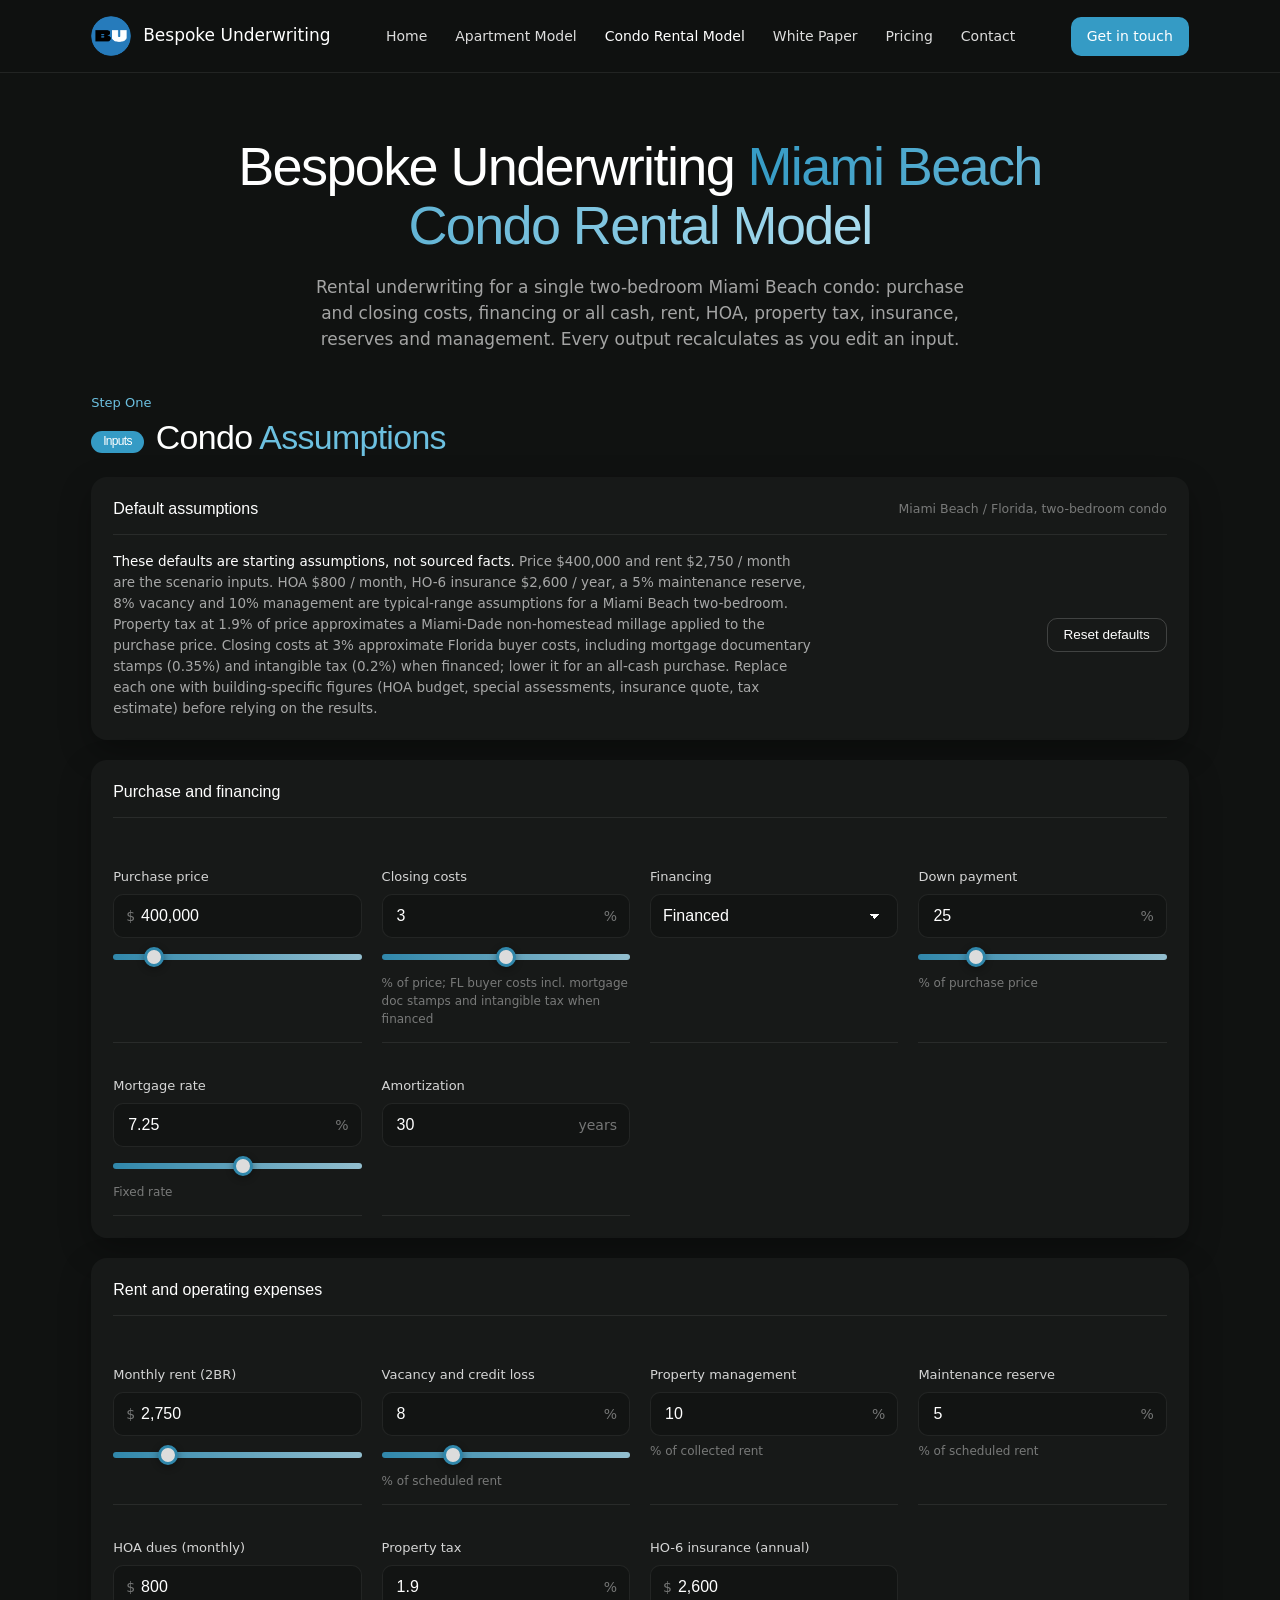
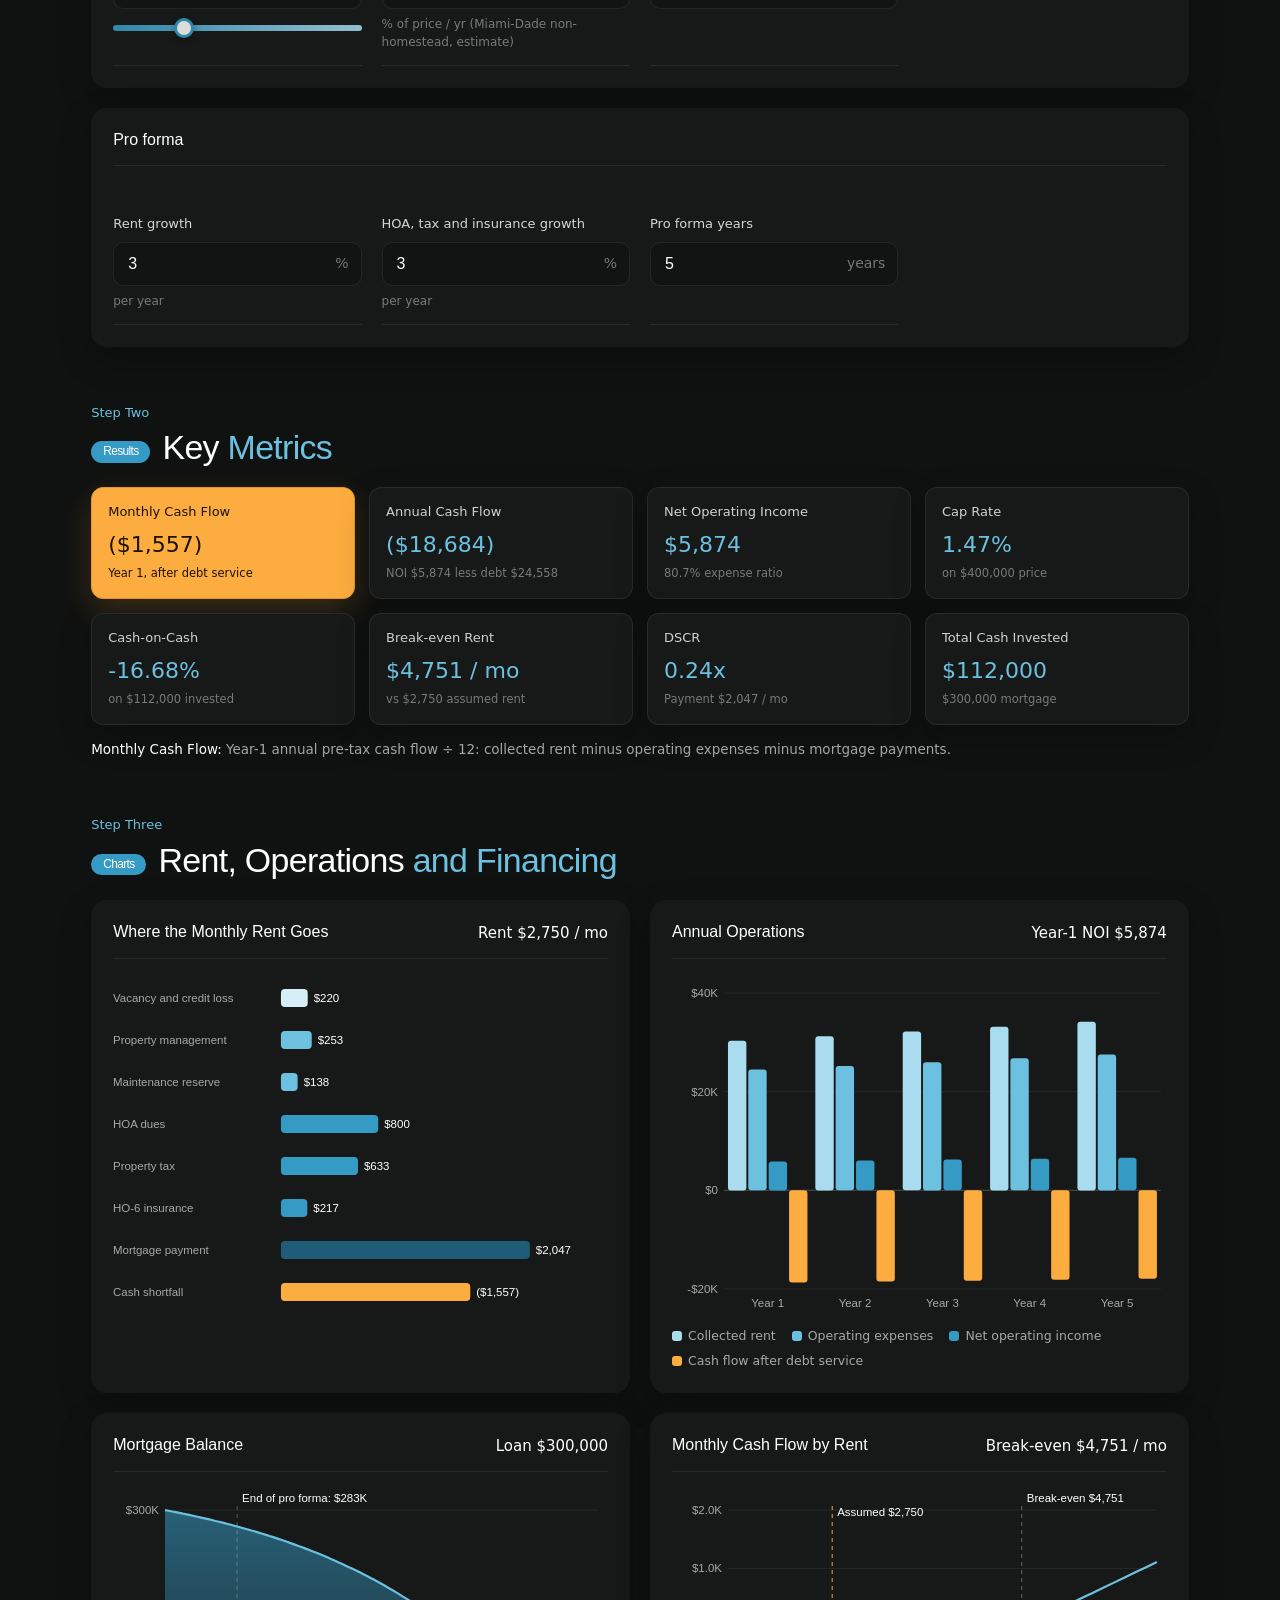
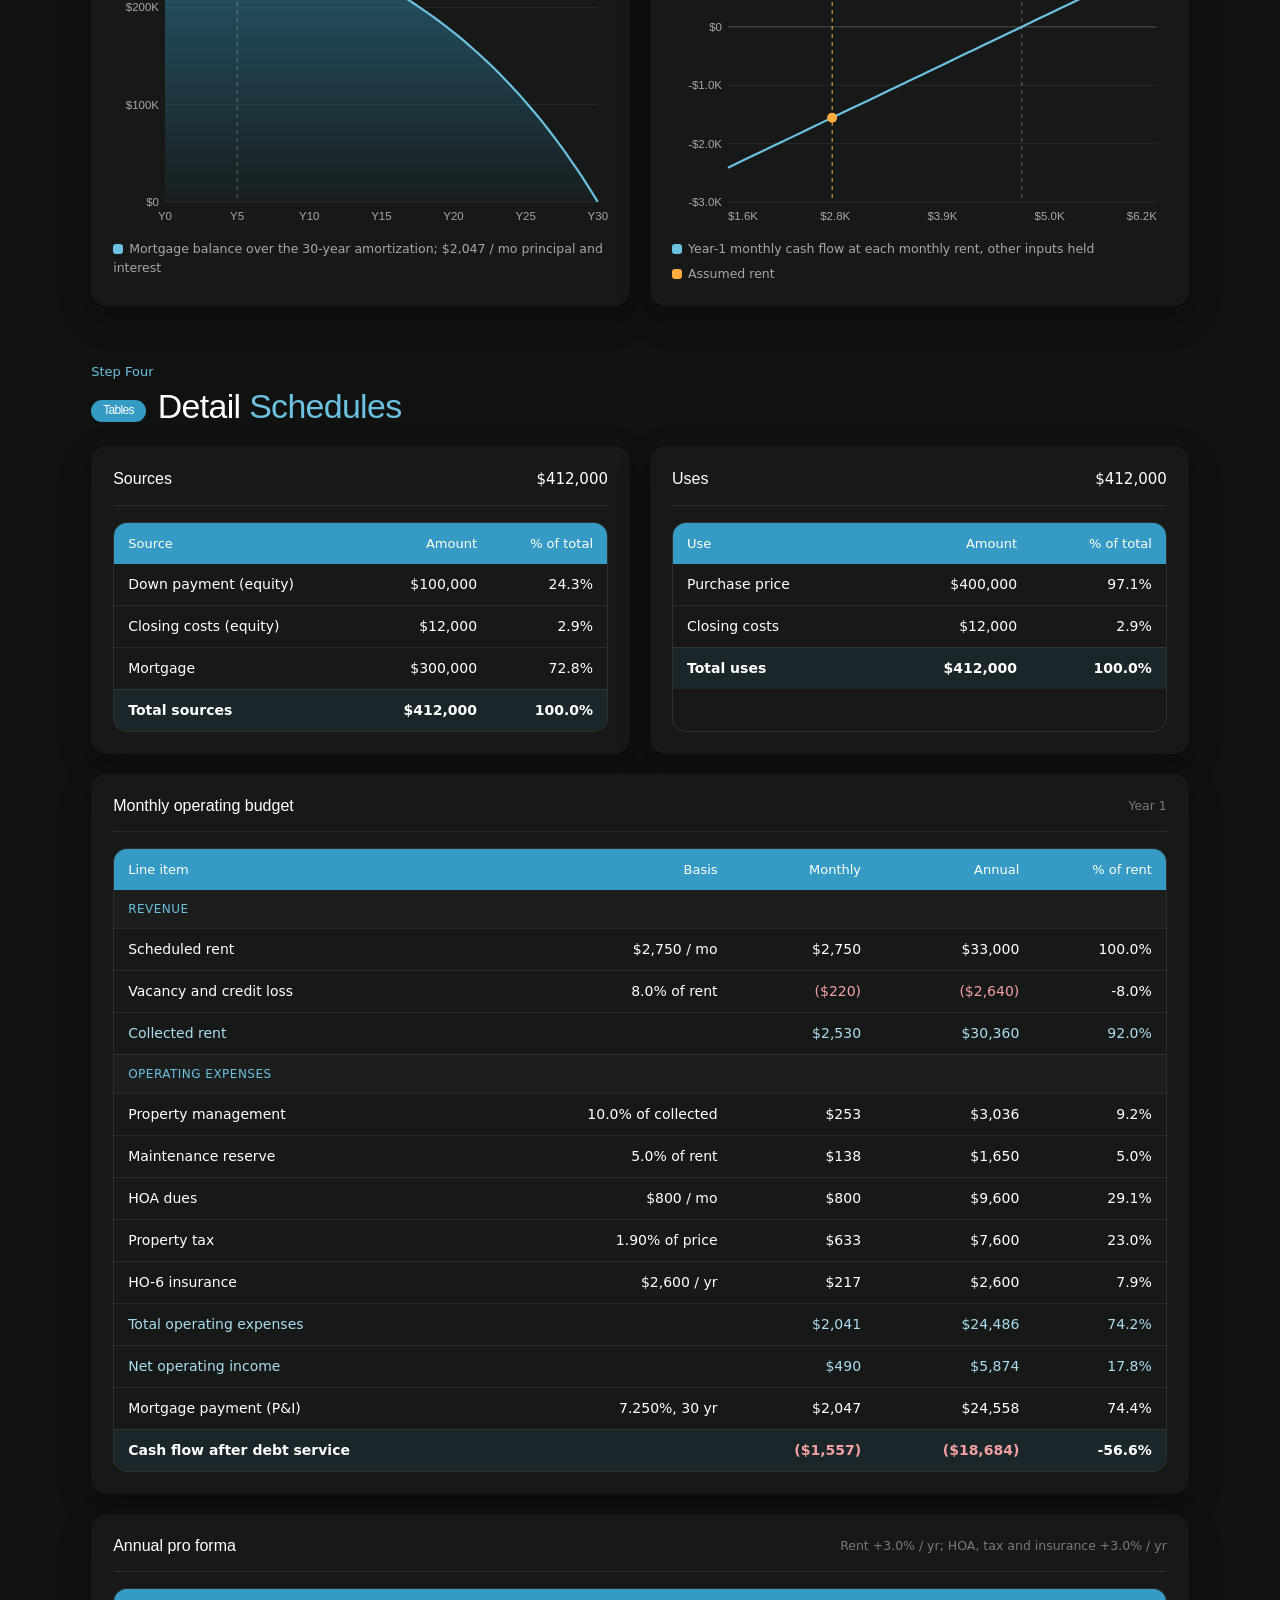
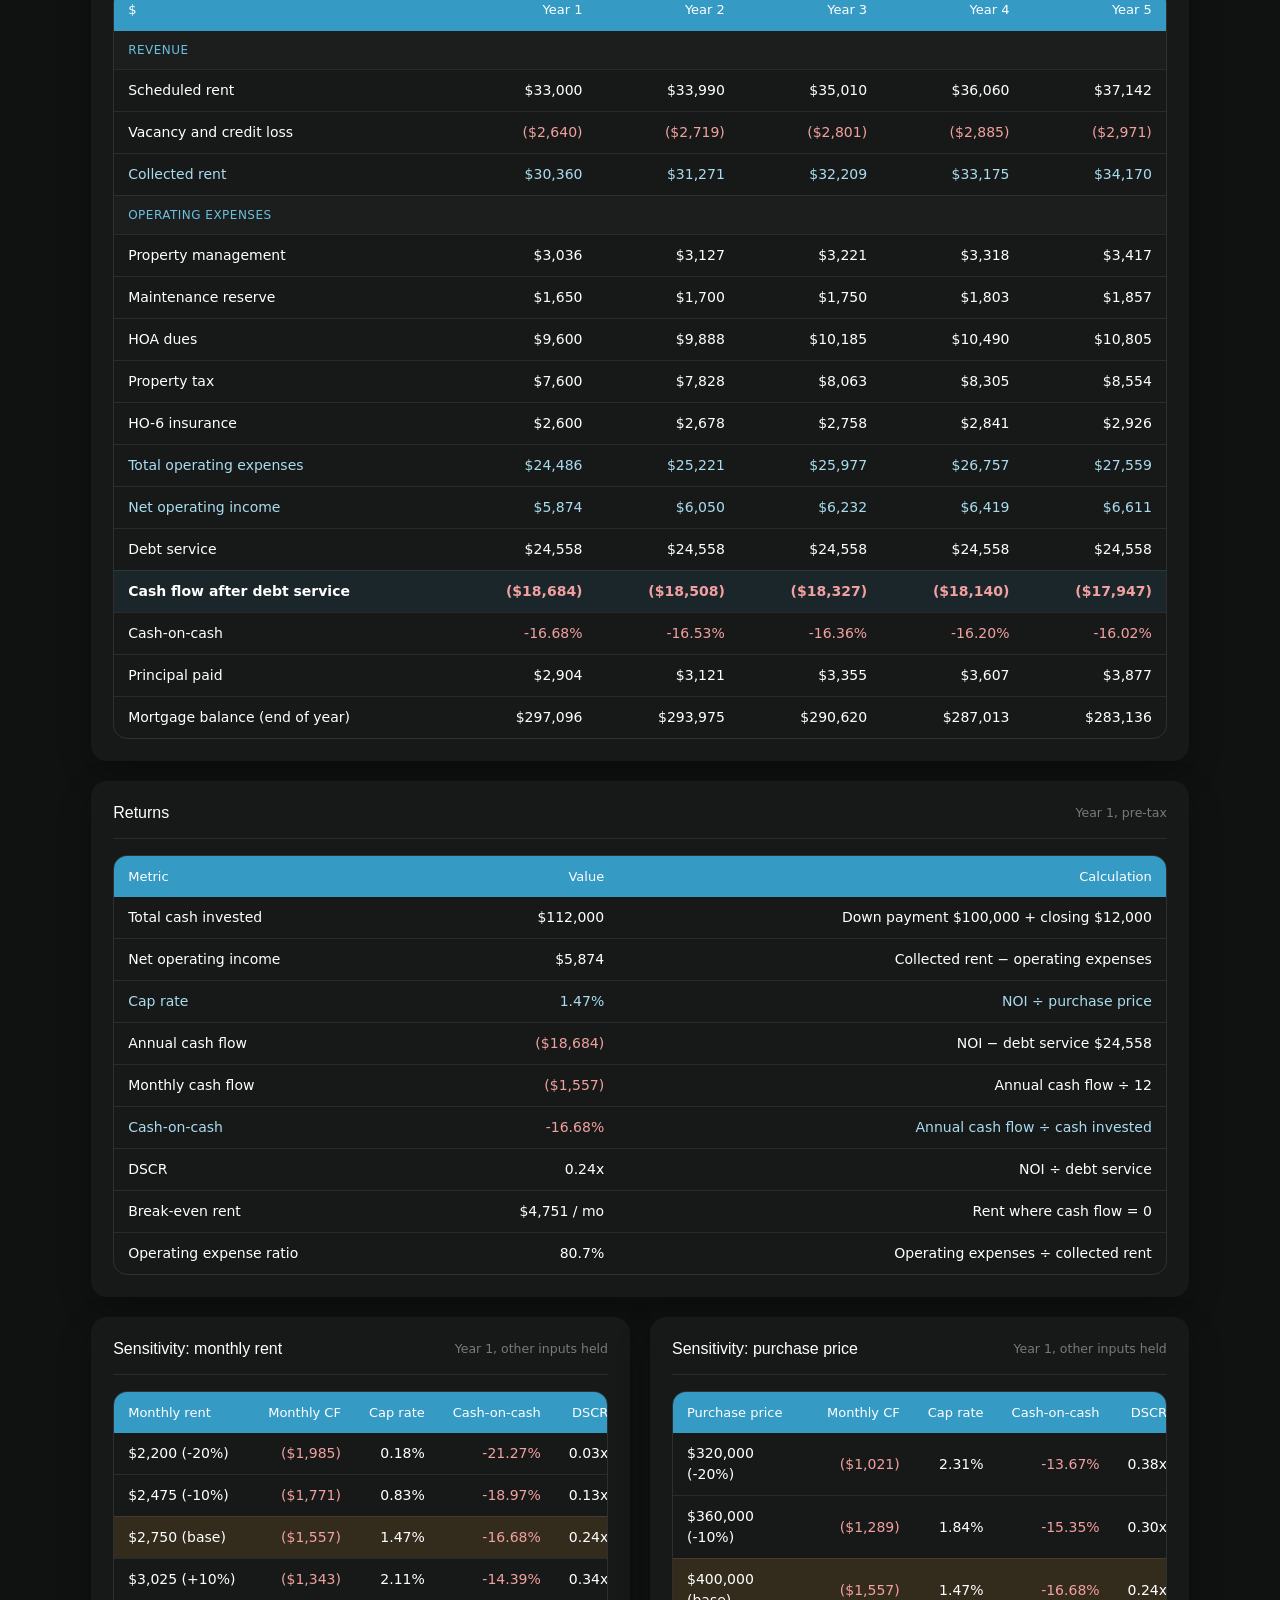
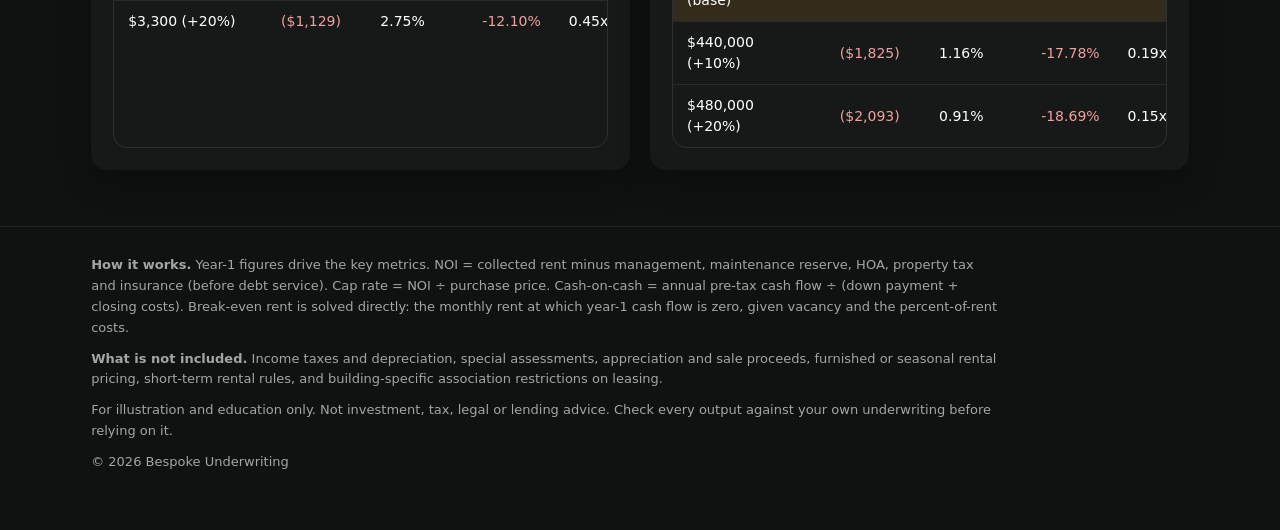
==== miami_condo_rental_model.html @ 26e3333a "Add standalone Miami Beach condo rental model (miami_condo_rental_model)" ====
<!doctype html>
<html lang="en">
<head>
<meta charset="utf-8">
<meta name="viewport" content="width=device-width,initial-scale=1">
<meta name="robots" content="noindex,nofollow">
<title>Bespoke Underwriting Miami Beach Condo Rental Model</title>
<meta name="description" content="Single two-bedroom Miami Beach condo rental underwriting in the browser: purchase, financing, rent, HOA, taxes, insurance, cash flow, cap rate, cash-on-cash and break-even rent.">
<link rel="icon" href="favicon.ico" sizes="any"><link rel="icon" type="image/svg+xml" href="favicon.svg">
<link rel="preconnect" href="https://api.fontshare.com" crossorigin>
<link rel="stylesheet" href="https://api.fontshare.com/v2/css?f[]=switzer@400,500,600&display=swap">
<link rel="stylesheet" href="css/miami_condo_rental_model.css">
</head>
<body>
<header class="sitebar" id="sitebar">
  <div class="w sitebar-in">
    <a class="brand" href="https://bespokeunderwriting.com/"><img src="icons/bu-mark.png" alt="" width="40" height="40">Bespoke Underwriting</a>
    <nav class="nav" id="nav" aria-label="Main">
      <a href="https://bespokeunderwriting.com/">Home</a>
      <a href="./">Apartment Model</a>
      <a href="miami_condo_rental_model.html" aria-current="page">Condo Rental Model</a>
      <a href="https://bespokeunderwriting.com/whitepaper/">White Paper</a>
      <a href="https://bespokeunderwriting.com/#pricing">Pricing</a>
      <a href="https://bespokeunderwriting.com/#contact">Contact</a>
    </nav>
    <a class="cta" href="https://bespokeunderwriting.com/#contact">Get in touch</a>
    <button class="menu-btn" id="menuBtn" aria-label="Menu" aria-expanded="false"><span></span><span></span><span></span></button>
  </div>
</header>

<main class="w">
  <section class="hero">
    <h1>Bespoke Underwriting <span class="accent">Miami Beach Condo Rental Model</span></h1>
    <p class="lede">Rental underwriting for a single two-bedroom Miami Beach condo: purchase and closing costs, financing or all cash, rent, HOA, property tax, insurance, reserves and management. Every output recalculates as you edit an input.</p>
  </section>

  <!-- 1. Inputs -->
  <section class="sec" id="inputs">
    <div class="sec-head">
      <div><span class="eyebrow">Step One</span><h2><span class="pill">Inputs</span>Condo <span class="accent">Assumptions</span></h2></div>
    </div>
    <div class="stack">
      <div class="card">
        <div class="card-h"><h3>Default assumptions</h3><span class="note">Miami Beach / Florida, two-bedroom condo</span></div>
        <div class="input-bar">
          <p class="assump"><b>These defaults are starting assumptions, not sourced facts.</b> Price $400,000 and rent $2,750 / month are the scenario inputs. HOA $800 / month, HO-6 insurance $2,600 / year, a 5% maintenance reserve, 8% vacancy and 10% management are typical-range assumptions for a Miami Beach two-bedroom. Property tax at 1.9% of price approximates a Miami-Dade non-homestead millage applied to the purchase price. Closing costs at 3% approximate Florida buyer costs, including mortgage documentary stamps (0.35%) and intangible tax (0.2%) when financed; lower it for an all-cash purchase. Replace each one with building-specific figures (HOA budget, special assessments, insurance quote, tax estimate) before relying on the results.</p>
          <button type="button" class="btn" id="resetBtn">Reset defaults</button>
        </div>
      </div>
      <div id="inputGroups" class="stack"></div>
    </div>
  </section>

  <!-- 2. KPIs -->
  <section class="sec" id="results">
    <div class="sec-head">
      <div><span class="eyebrow">Step Two</span><h2><span class="pill">Results</span>Key <span class="accent">Metrics</span></h2></div>
    </div>
    <div class="kpis" id="kpis"></div>
    <p class="kpi-def" id="kpiDef"></p>
  </section>

  <!-- 3. Charts -->
  <section class="sec" id="charts">
    <div class="sec-head"><div><span class="eyebrow">Step Three</span><h2><span class="pill">Charts</span>Rent, Operations <span class="accent">and Financing</span></h2></div></div>
    <div class="charts">
      <div class="card chart-card"><div class="card-h"><h3>Where the Monthly Rent Goes</h3><span class="v" id="c1v"></span></div><div class="chart" id="chRent"></div></div>
      <div class="card chart-card"><div class="card-h"><h3>Annual Operations</h3><span class="v" id="c2v"></span></div><div class="chart" id="chOps"></div><div class="legend" id="lgOps"></div></div>
      <div class="card chart-card"><div class="card-h"><h3>Mortgage Balance</h3><span class="v" id="c3v"></span></div><div class="chart" id="chLoan"></div><div class="legend" id="lgLoan"></div></div>
      <div class="card chart-card"><div class="card-h"><h3>Monthly Cash Flow by Rent</h3><span class="v" id="c4v"></span></div><div class="chart" id="chBe"></div><div class="legend" id="lgBe"></div></div>
    </div>
  </section>

  <!-- 4. Tables -->
  <section class="sec" id="tables">
    <div class="sec-head"><div><span class="eyebrow">Step Four</span><h2><span class="pill">Tables</span>Detail <span class="accent">Schedules</span></h2></div></div>
    <div class="stack">
      <div class="pair">
        <div class="card"><div class="card-h"><h3>Sources</h3><span class="v" id="srcTot"></span></div><div class="tw scroll"><table class="t" id="tSources"></table></div></div>
        <div class="card"><div class="card-h"><h3>Uses</h3><span class="v" id="useTot"></span></div><div class="tw scroll"><table class="t" id="tUses"></table></div></div>
      </div>
      <div class="card"><div class="card-h"><h3>Monthly operating budget</h3><span class="note">Year 1</span></div><div class="tw scroll"><table class="t" id="tBudget"></table></div></div>
      <div class="card"><div class="card-h"><h3>Annual pro forma</h3><span class="note" id="pfNote"></span></div><div class="tw scroll"><table class="t" id="tAnnual"></table></div></div>
      <div class="card"><div class="card-h"><h3>Returns</h3><span class="note">Year 1, pre-tax</span></div><div class="tw scroll"><table class="t" id="tRet"></table></div></div>
      <div class="pair">
        <div class="card"><div class="card-h"><h3>Sensitivity: monthly rent</h3><span class="note">Year 1, other inputs held</span></div><div class="tw scroll"><table class="t tight" id="tSensRent"></table></div></div>
        <div class="card"><div class="card-h"><h3>Sensitivity: purchase price</h3><span class="note">Year 1, other inputs held</span></div><div class="tw scroll"><table class="t tight" id="tSensPrice"></table></div></div>
      </div>
    </div>
  </section>
</main>

<footer class="foot">
  <div class="w">
    <p><b>How it works.</b> Year-1 figures drive the key metrics. NOI = collected rent minus management, maintenance reserve, HOA, property tax and insurance (before debt service). Cap rate = NOI ÷ purchase price. Cash-on-cash = annual pre-tax cash flow ÷ (down payment + closing costs). Break-even rent is solved directly: the monthly rent at which year-1 cash flow is zero, given vacancy and the percent-of-rent costs.</p>
    <p><b>What is not included.</b> Income taxes and depreciation, special assessments, appreciation and sale proceeds, furnished or seasonal rental pricing, short-term rental rules, and building-specific association restrictions on leasing.</p>
    <p>For illustration and education only. Not investment, tax, legal or lending advice. Check every output against your own underwriting before relying on it.</p>
    <p>© <span id="yr"></span> Bespoke Underwriting</p>
  </div>
</footer>
<script src="js/miami_condo_rental_model.js"></script>
<script src="js/miami_condo_rental_app.js"></script>
</body>
</html>
---- css/miami_condo_rental_model.css ----
/* Bespoke Underwriting — Miami Beach condo rental model. Standalone stylesheet: visual tokens copied from css/app.css so this page does not depend on the apartment model files. */
:root{--bg:#101211;--card:#171918;--card2:#1c1f1e;--in:#121413;--blue:#359BC5;--blue2:#6CC0E0;--blue3:#A9DCEF;--blue4:#D6EEF7;--orange:#FDAD3F;--orange2:#E8952A;--line:rgba(255,255,255,.08);--soft:rgba(255,255,255,.62);--mute:rgba(255,255,255,.42);--g:clamp(16px,4vw,56px);--r:16px}
*{box-sizing:border-box}
html{-webkit-text-size-adjust:100%}
html,body{margin:0;background:var(--bg);color:#fff;overflow-x:hidden}
body{font:400 15px/1.5 "Switzer",system-ui,-apple-system,"Segoe UI",sans-serif;-webkit-font-smoothing:antialiased}
a{color:var(--blue2);text-decoration:none}a:hover{text-decoration:underline}
.w{max-width:1200px;margin:0 auto;padding:0 var(--g)}
.sitebar{position:sticky;top:0;z-index:20;background:rgba(16,18,17,.92);backdrop-filter:blur(10px);-webkit-backdrop-filter:blur(10px);border-bottom:1px solid var(--line)}
.sitebar-in{display:flex;align-items:center;justify-content:space-between;height:72px;gap:16px}
.brand{display:flex;align-items:center;gap:12px;color:#fff;font-weight:500;font-size:17px;white-space:nowrap}.brand:hover{text-decoration:none}
.brand img{width:40px;height:40px;border-radius:50%}
.nav{display:flex;gap:28px;font-size:14px}.nav a{color:rgba(255,255,255,.86)}.nav a[aria-current]{color:#fff;font-weight:500}
.cta{background:var(--blue);color:#fff;border-radius:10px;padding:9px 16px;font-size:14px;font-weight:500;white-space:nowrap}.cta:hover{text-decoration:none;filter:brightness(1.08)}
.menu-btn{display:none;background:none;border:0;padding:8px;cursor:pointer}.menu-btn span{display:block;width:22px;height:2px;background:#fff;margin:5px 0;border-radius:2px}
@media(max-width:900px){.nav{display:none;position:absolute;top:72px;left:0;right:0;flex-direction:column;gap:0;background:#141615;border-bottom:1px solid var(--line);padding:8px var(--g) 16px}.nav a{padding:10px 0}.sitebar.open .nav{display:flex}.menu-btn{display:block}.cta{display:none}}
/* hero */
.hero{text-align:center;padding:64px 0 40px}
.hero h1{font:500 clamp(30px,3.2vw + 14px,54px)/1.1 "Switzer",sans-serif;letter-spacing:-.03em;margin:0 auto;max-width:15em}
.hero h1 .accent{background:linear-gradient(90deg,#359BC5,#A9DCEF);-webkit-background-clip:text;background-clip:text;color:transparent}
.lede{color:var(--soft);font-size:17px;line-height:1.55;max-width:40em;margin:18px auto 0}
.credit{margin:18px auto 0;display:inline-flex;align-items:center;gap:10px;flex-wrap:wrap;justify-content:center;font-size:13.5px;color:var(--soft);background:rgba(53,155,197,.10);border:1px solid rgba(53,155,197,.28);border-radius:999px;padding:7px 16px}
.credit a{color:var(--blue3);font-weight:500}
/* section heads */
.sec{margin:0 0 56px}
.sec-head{display:flex;align-items:baseline;justify-content:space-between;gap:16px;margin:0 0 20px;flex-wrap:wrap}
.sec-head h2{font:500 clamp(24px,1.4vw + 16px,34px)/1.15 "Switzer",sans-serif;letter-spacing:-.02em;margin:0}
.sec-head h2 .accent{color:var(--blue2)}
.eyebrow{display:block;color:var(--blue2);font-size:13px;margin:0 0 6px}
.pill{display:inline-flex;align-items:center;background:var(--blue);color:#fff;border-radius:999px;font-size:12px;font-weight:500;padding:4px 12px;margin-right:12px;vertical-align:4px}
/* cards */
.card{background:var(--card);border-radius:var(--r);box-shadow:0 12px 32px rgba(0,0,0,.30);padding:22px;min-width:0}
.card-h{display:flex;justify-content:space-between;align-items:center;gap:12px;padding:0 0 14px;margin:0 0 16px;border-bottom:1px solid var(--line)}
.card-h h3{font:500 16px/1.3 "Switzer",sans-serif;margin:0}
.card-h .v{font-weight:500;font-variant-numeric:tabular-nums;white-space:nowrap}
.card-h .note{color:var(--mute);font-size:12.5px}
.stack{display:grid;gap:20px}
.pair{display:grid;grid-template-columns:1fr 1fr;gap:20px;align-items:stretch}
.pair>.card{display:flex;flex-direction:column}
@media(max-width:900px){.pair{grid-template-columns:1fr}}
/* inputs */
.est{display:inline-block;margin-left:8px;padding:2px 8px;border-radius:999px;font:500 10.5px/1.4 "Switzer",sans-serif;letter-spacing:.03em;color:var(--blue3);background:rgba(53,155,197,.14);vertical-align:1px;white-space:nowrap}
.est.edited{color:#1a1206;background:var(--orange)}
.fields{display:grid;grid-template-columns:repeat(4,minmax(0,1fr));column-gap:20px}
@media(max-width:1100px){.fields{grid-template-columns:repeat(3,minmax(0,1fr))}}
@media(max-width:820px){.fields{grid-template-columns:repeat(2,minmax(0,1fr))}}
@media(max-width:520px){.fields{grid-template-columns:1fr}}
.fld{padding:12px 0 14px;border-bottom:1px solid var(--line);min-width:0;display:flex;flex-direction:column}
.fld label{font-size:13px;color:rgba(255,255,255,.82);margin:0 0 8px;display:flex;align-items:center;flex-wrap:wrap;row-gap:4px;min-height:22px}
.fld .box{display:flex;align-items:center;background:var(--in);border:1px solid rgba(255,255,255,.07);border-radius:10px;padding:0 12px;height:44px}
.fld .box:focus-within{border-color:var(--blue)}
.fld input[type=text],.fld select{flex:1 1 auto;min-width:0;width:100%;background:transparent;border:0;color:#fff;font:500 16px/1 "Switzer",sans-serif;font-variant-numeric:tabular-nums;outline:none;height:42px}
.fld select{appearance:none;-webkit-appearance:none;cursor:pointer;background-image:linear-gradient(45deg,transparent 50%,#fff 50%),linear-gradient(135deg,#fff 50%,transparent 50%);background-position:calc(100% - 10px) 19px,calc(100% - 5px) 19px;background-size:5px 5px;background-repeat:no-repeat;padding-right:18px}
.fld select option{background:#1c1f1e;color:#fff}
.fld .unit{color:var(--mute);font-size:14px;margin-left:6px;white-space:nowrap}
.fld .calc{font:500 16px/44px "Switzer",sans-serif;font-variant-numeric:tabular-nums;color:#fff;height:44px}
.fld .hint{color:var(--mute);font-size:12px;margin-top:6px}
input[type=range]{-webkit-appearance:none;appearance:none;width:100%;height:22px;background:transparent;margin:8px 0 0;cursor:pointer}
input[type=range]::-webkit-slider-runnable-track{height:6px;border-radius:6px;background:linear-gradient(90deg,#359BC5,#A9DCEF);opacity:.85}
input[type=range]::-moz-range-track{height:6px;border-radius:6px;background:linear-gradient(90deg,#359BC5,#A9DCEF)}
input[type=range]::-webkit-slider-thumb{-webkit-appearance:none;width:20px;height:20px;border-radius:50%;background:#fff;border:3px solid #359BC5;margin-top:-7px;box-shadow:0 2px 8px rgba(0,0,0,.4)}
input[type=range]::-moz-range-thumb{width:16px;height:16px;border-radius:50%;background:#fff;border:3px solid #359BC5}
input[type=range]:focus-visible{outline:2px solid #359BC5;outline-offset:2px}
.btn{background:transparent;border:1px solid rgba(255,255,255,.18);color:#fff;border-radius:10px;padding:9px 16px;font:500 13.5px/1 "Switzer",sans-serif;cursor:pointer}
.btn:hover{border-color:var(--blue2)}
.btn.primary{background:var(--blue);border-color:var(--blue)}
.input-bar{display:flex;justify-content:space-between;align-items:center;gap:12px;flex-wrap:wrap}
.input-bar p{margin:0;color:var(--soft);font-size:13.5px;max-width:52em}
/* tables (rounded, blue header) */
.tw{border:1px solid rgba(255,255,255,.10);border-radius:14px;overflow:hidden;flex:1 1 auto}
.tw.scroll{overflow-x:auto;-webkit-overflow-scrolling:touch}
table.t{width:100%;border-collapse:separate;border-spacing:0;font-variant-numeric:tabular-nums;font-size:14px}
table.t th{background:var(--blue);color:#fff;font-weight:500;text-align:left;padding:11px 14px;white-space:nowrap;font-size:13px}
table.t th.n,table.t td.n{text-align:right}
table.t td{padding:10px 14px;border-top:1px solid var(--line);white-space:nowrap}
table.t tr:first-child td{border-top:0}
table.t tr.tot td{font-weight:600;background:rgba(53,155,197,.10)}
table.t tr.sub td{font-weight:500;color:var(--blue3)}
table.t tr.grp td{color:var(--blue2);font-size:12px;letter-spacing:.04em;text-transform:uppercase;background:rgba(255,255,255,.02)}
table.t td.lbl{white-space:normal;min-width:140px}
table.t tr.hl td{background:rgba(253,173,63,.12)}
table.t input{width:100%;min-width:64px;background:var(--in);border:1px solid rgba(255,255,255,.08);border-radius:8px;color:#fff;font:500 14px/1 "Switzer",sans-serif;font-variant-numeric:tabular-nums;padding:8px 10px;text-align:right;outline:none}
table.t input.txt{text-align:left;min-width:120px}
table.t input:focus{border-color:var(--blue)}
.neg{color:#F2A0A0}
/* KPI tiles */
.kpis{display:grid;grid-template-columns:repeat(4,minmax(0,1fr));gap:14px}
@media(max-width:900px){.kpis{grid-template-columns:repeat(2,minmax(0,1fr))}}
.kpi{background:var(--card);border:1px solid var(--line);border-radius:12px;padding:14px 16px 16px;text-align:left;color:#fff;cursor:pointer;font:inherit;min-width:0;box-shadow:0 12px 32px rgba(0,0,0,.25);transition:border-color .15s,background .15s}
.kpi:hover{border-color:rgba(53,155,197,.55)}
.kpi .k{display:block;font-size:13px;color:rgba(255,255,255,.80);margin:0 0 6px}
.kpi .v{display:block;font-size:clamp(17px,1vw + 10px,22px);font-weight:500;color:var(--blue2);font-variant-numeric:tabular-nums;white-space:nowrap;overflow:hidden;text-overflow:ellipsis}
.kpi .s{display:block;font-size:11.5px;color:var(--mute);margin-top:4px}
.kpi.sel{background:var(--orange);border-color:var(--orange2);box-shadow:0 12px 32px rgba(253,173,63,.18)}
.kpi.sel .k,.kpi.sel .v,.kpi.sel .s{color:#1a1206}
.kpi-def{margin:14px 0 0;color:var(--soft);font-size:13.5px;min-height:1.5em}
.kpi-def b{color:#fff;font-weight:500}
.foot{border-top:1px solid var(--line);margin-top:24px;padding:28px 0 48px;color:var(--soft);font-size:13px;line-height:1.6}
.foot p{margin:0 0 10px;max-width:70em}
.foot a{color:var(--blue3)}
.warn{color:var(--orange);font-size:13px;margin:10px 0 0}
/* condo-model additions */
.kpis.k5{grid-template-columns:repeat(4,minmax(0,1fr))}
.fld .tog{display:flex;gap:8px}
.fld .tog button{flex:1;height:44px;border-radius:10px;border:1px solid rgba(255,255,255,.12);background:var(--in);color:#fff;font:500 14px/1 "Switzer",sans-serif;cursor:pointer}
.fld .tog button[aria-pressed=true]{background:var(--blue);border-color:var(--blue)}
.fld.off{opacity:.4}
.assump{color:var(--soft);font-size:13px;margin:0;line-height:1.55}
.assump b{color:#fff;font-weight:500}
@media(max-width:640px){table.t td,table.t th{padding:9px 10px;font-size:13px}table.t td.lbl{min-width:120px}}
/* charts */
.charts{display:grid;grid-template-columns:1fr 1fr;gap:20px}
@media(max-width:900px){.charts{grid-template-columns:1fr}}
.chart-card{display:flex;flex-direction:column}
.chart{flex:1 1 auto;min-height:320px;position:relative}
.chart svg{display:block;width:100%;height:100%;overflow:visible}
.legend{display:flex;flex-wrap:wrap;gap:6px 16px;margin-top:12px;font-size:12.5px;color:var(--soft)}
.legend i{display:inline-block;width:10px;height:10px;border-radius:3px;margin-right:6px;vertical-align:-1px}
svg text{fill:rgba(255,255,255,.62);font-family:"Switzer",sans-serif;font-size:11.5px}
svg .vl{fill:#fff;font-weight:500}
svg .grid{stroke:rgba(255,255,255,.07)}
svg .axis{stroke:rgba(255,255,255,.18)}
/* footer */
.fld label{min-height:40px;align-content:flex-end;align-items:flex-end}
.chart{flex:none;height:340px;min-height:0}
.legend{min-height:42px;align-content:flex-start}
@media(max-width:900px){.chart{height:300px}.legend{min-height:0}}
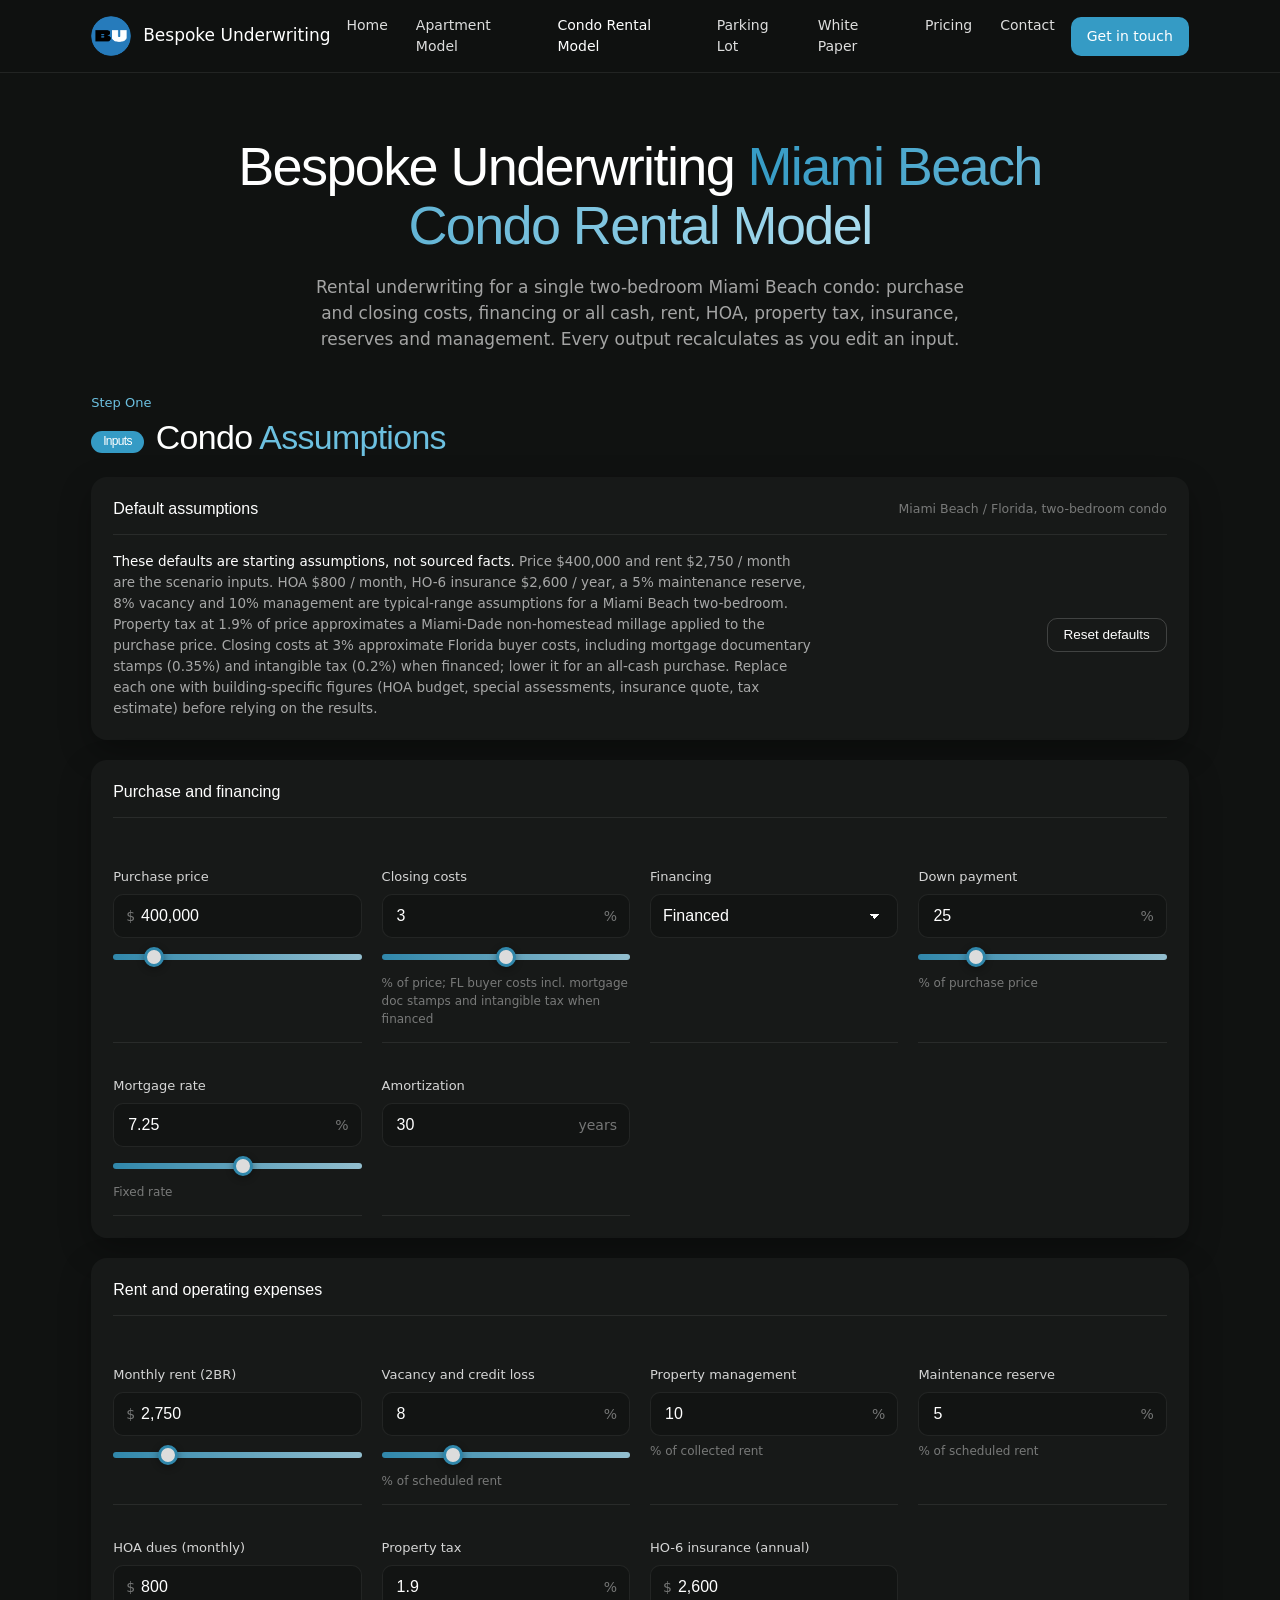
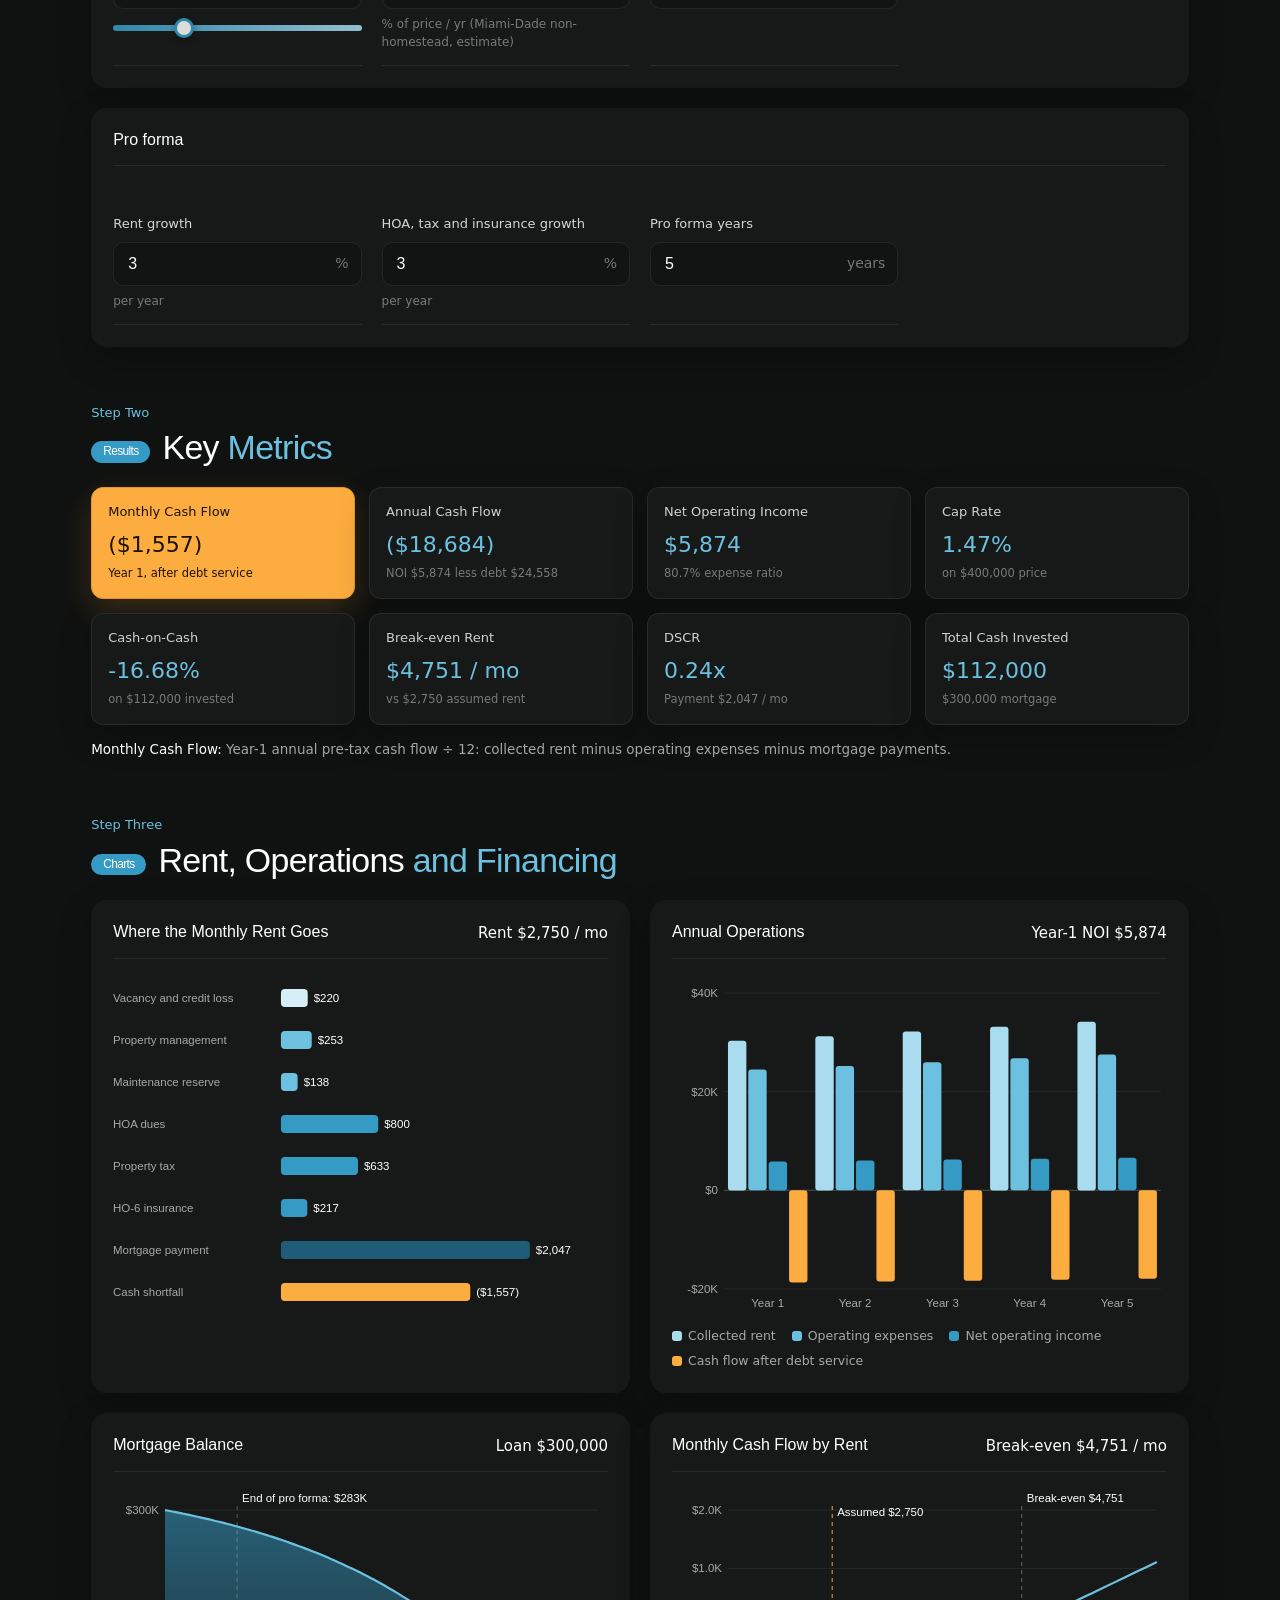
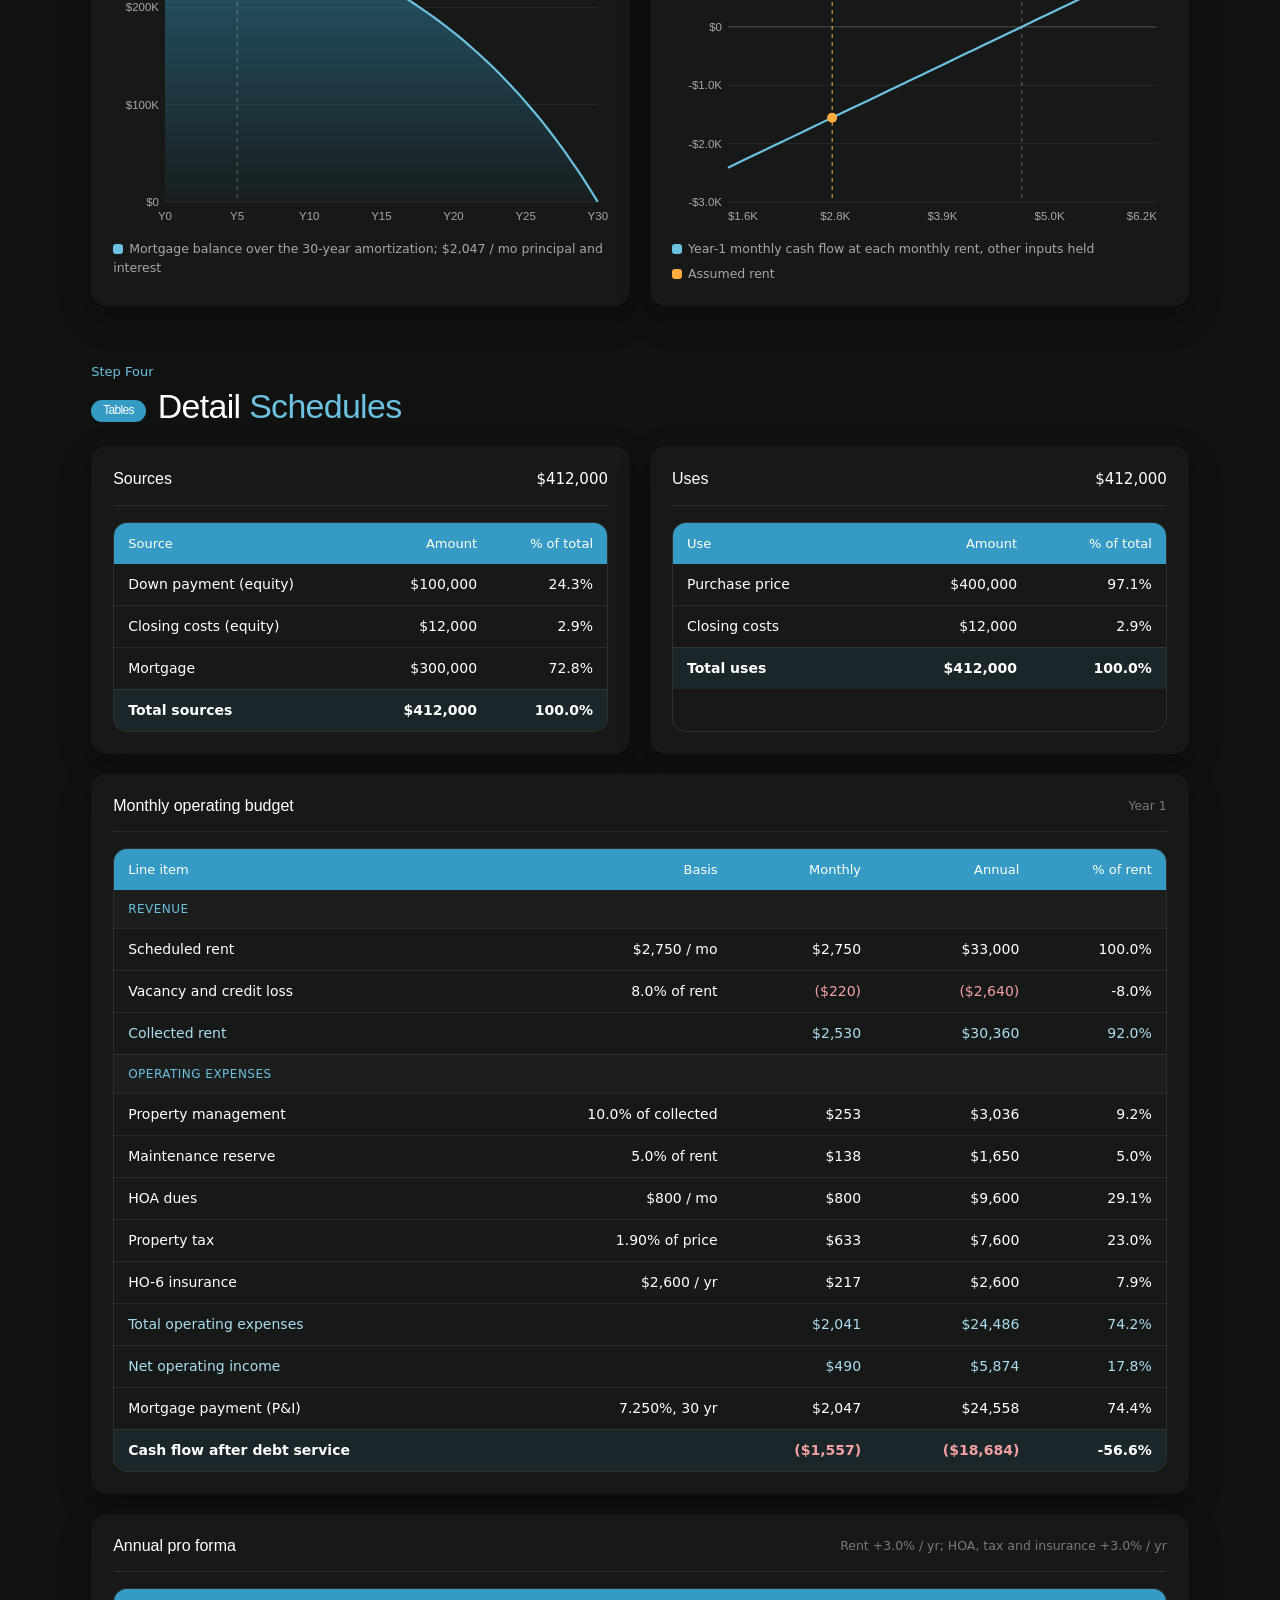
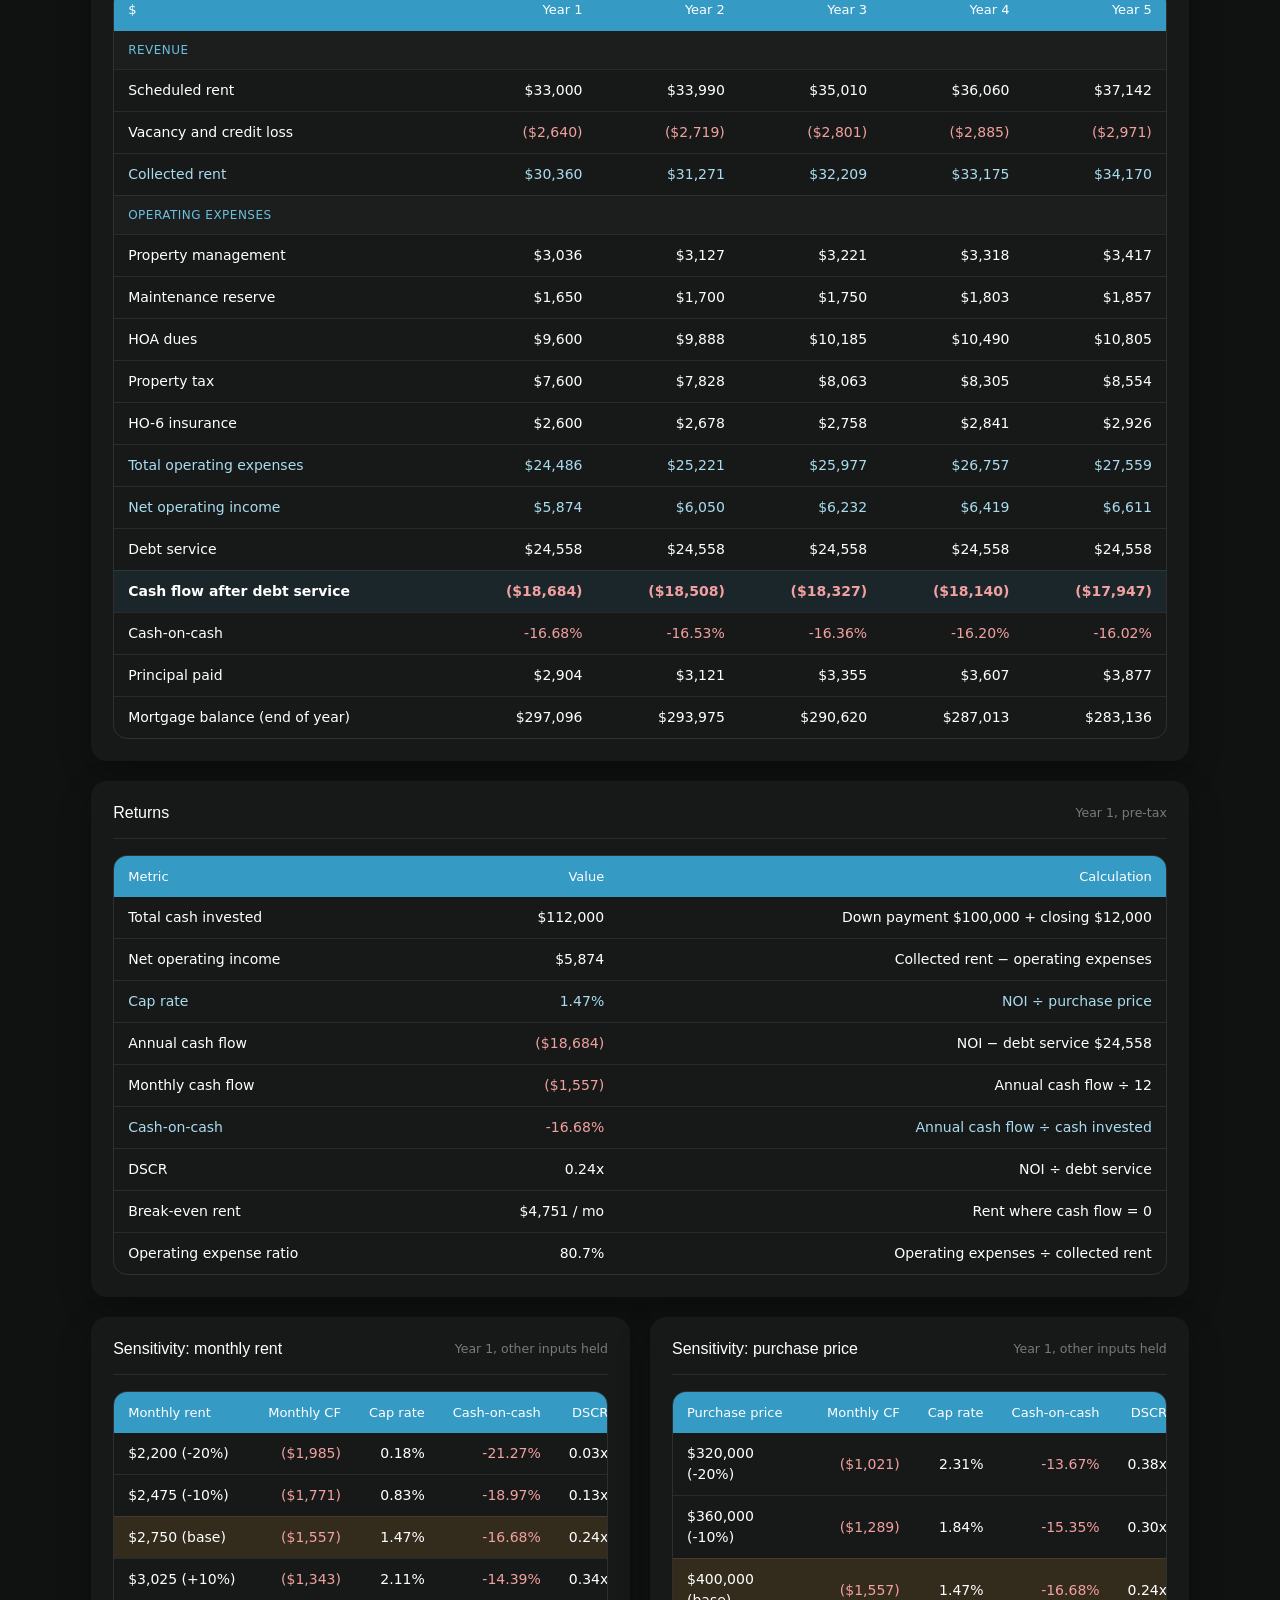
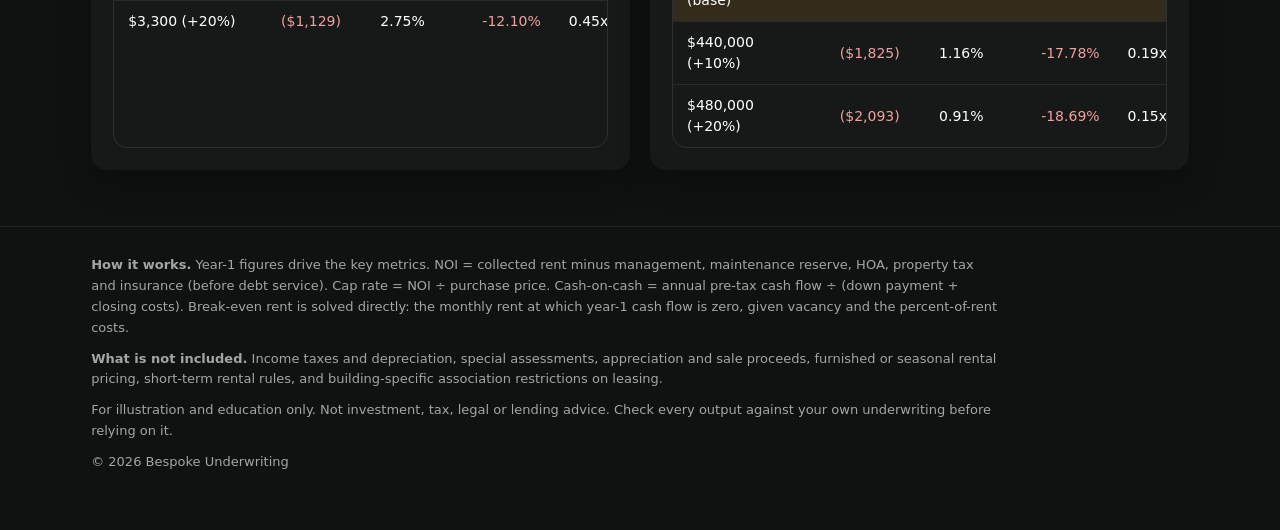
==== commit 6af7a285: "Add Parking Lot Site Evaluation Model page (College Park Rd Lots 1 & 2, Conway SC) and link it from " ====
--- a/miami_condo_rental_model.html
+++ b/miami_condo_rental_model.html
@@ -19,6 +19,7 @@
       <a href="https://bespokeunderwriting.com/">Home</a>
       <a href="./">Apartment Model</a>
       <a href="miami_condo_rental_model.html" aria-current="page">Condo Rental Model</a>
+      <a href="parking_lot_site_model.html">Parking Lot</a>
       <a href="https://bespokeunderwriting.com/whitepaper/">White Paper</a>
       <a href="https://bespokeunderwriting.com/#pricing">Pricing</a>
       <a href="https://bespokeunderwriting.com/#contact">Contact</a>
